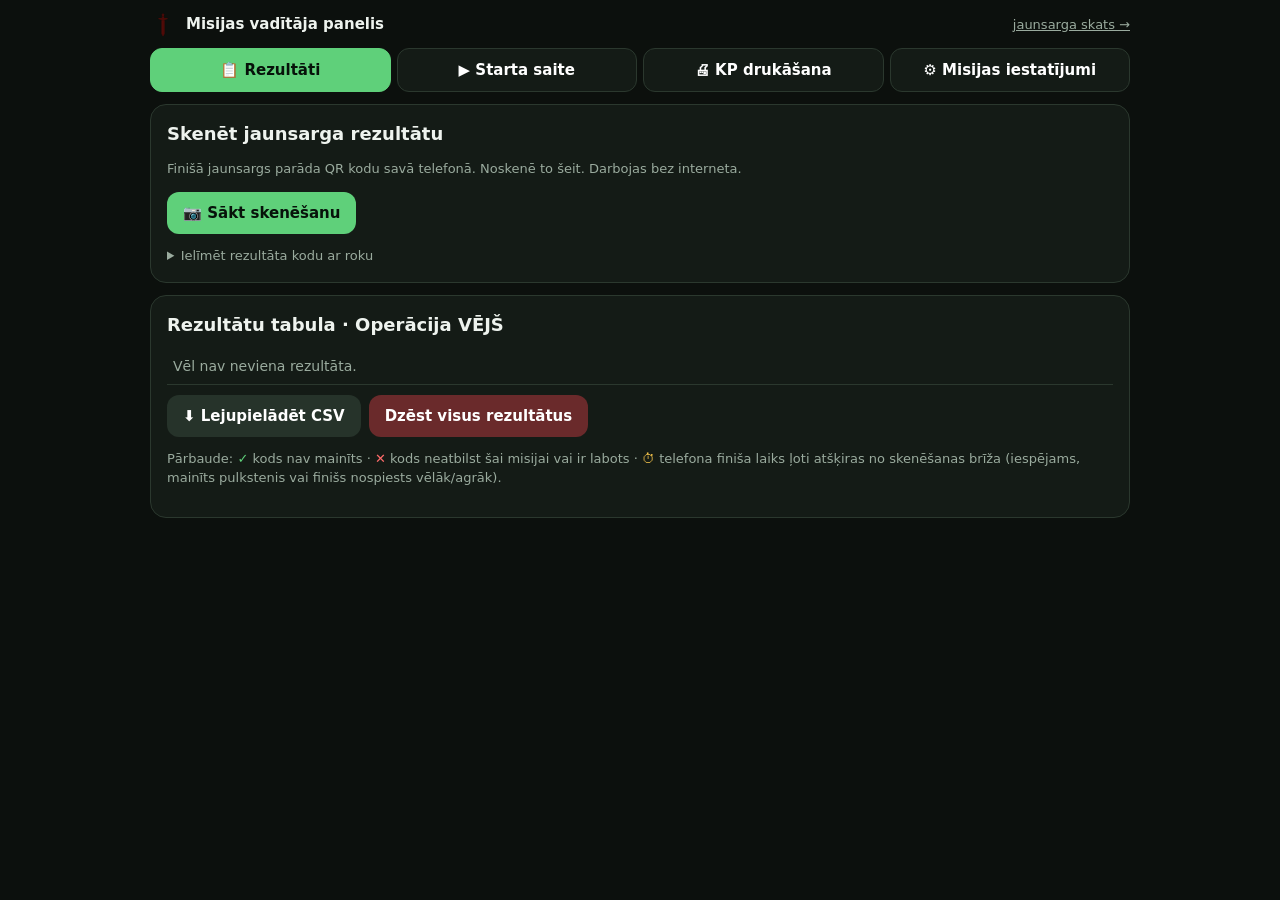
==== vaditajs.html @ 3198bd57 "Jauns taktiskais dizains, 6 operatori ar īpašībām (3×), radars GPS pārbaudē; īpašības rezultātā un v" ====
<!doctype html>
<html lang="lv">
<head>
<meta charset="utf-8">
<meta name="viewport" content="width=device-width,initial-scale=1,viewport-fit=cover">
<meta name="theme-color" content="#0c100d">
<title>Misija · vadītājs · CADET.LV</title>
<link rel="manifest" href="site.webmanifest">
<link rel="icon" href="favicon-32.png">
<style>
:root{--bg:#0c100d;--card:#141b16;--line:#2b382e;--txt:#eef3ee;--mut:#9aab9e;--good:#5fd07a;--warn:#f0c04a;--bad:#ff6b6b;--acc:#c8a96a}
*{box-sizing:border-box}
html,body{margin:0;background:var(--bg);color:var(--txt);font:15px/1.45 system-ui,-apple-system,Segoe UI,Roboto,sans-serif}
body{padding:calc(12px + env(safe-area-inset-top)) 14px 30px}
.wrap{max-width:980px;margin:0 auto}
header{display:flex;align-items:center;gap:10px;margin-bottom:10px}
header img{height:26px}header .t{font-weight:800;flex:1}
nav{display:flex;gap:6px;margin-bottom:12px;flex-wrap:wrap}
nav button{flex:1;min-width:120px;padding:12px;border-radius:12px;border:1px solid var(--line);background:#141b16;color:#fff;font:700 15px system-ui;cursor:pointer}
nav button.on{background:var(--good);color:#07120a;border-color:var(--good)}
.card{background:var(--card);border:1px solid var(--line);border-radius:16px;padding:16px;margin-bottom:12px}
h2{margin:0 0 10px;font-size:18px}
label{display:block;font-size:13px;color:var(--mut);margin:8px 0 4px}
input,textarea{width:100%;padding:10px;border-radius:10px;border:1px solid var(--line);background:#0e140f;color:#fff;font:15px system-ui}
textarea{min-height:90px}
.grid3{display:grid;grid-template-columns:repeat(3,1fr);gap:10px}
.btn{border:0;border-radius:12px;padding:12px 16px;font:800 15px system-ui;color:#07120a;background:var(--good);cursor:pointer}
.btn.sec{background:#26332a;color:#fff}.btn.warn{background:var(--acc);color:#1a1307}.btn.bad{background:#6a2a2b;color:#fff}
.bar{display:flex;gap:8px;flex-wrap:wrap;margin-top:10px}
table{width:100%;border-collapse:collapse;font-size:14px}
th,td{border-bottom:1px solid var(--line);padding:8px 6px;text-align:left;vertical-align:top}
th{color:var(--mut);font-weight:600;font-size:12px;text-transform:uppercase}
td input,td textarea{padding:6px 8px;font-size:14px}
td textarea{min-height:38px}
.mut{color:var(--mut)}.small{font-size:13px}
.ok{color:var(--good)}.bad{color:var(--bad)}.warn{color:var(--warn)}
.hidden{display:none!important}
.qrbox{background:#fff;border-radius:12px;padding:8px;width:240px}
.qrbox svg{display:block;width:100%;height:auto}
video{width:100%;max-width:480px;border-radius:14px;background:#000;aspect-ratio:4/3;object-fit:cover}
.route{background:#0e140f;border:1px solid var(--line);border-radius:12px;padding:10px;margin:2px 0 8px}
.rt th,.rt td{padding:5px 8px;border-bottom:1px solid #1f2a22;white-space:nowrap}
.rt tr.slow td{background:#2e2810}
.splitbar{height:8px;background:#1d2620;border-radius:4px;overflow:hidden;min-width:80px}
.splitbar i{display:block;height:100%;background:var(--good)}
.rt tr.slow .splitbar i{background:var(--warn)}
.tag{display:inline-block;font:800 11px system-ui;padding:2px 6px;border-radius:6px;background:#2b3a2f;color:var(--good)}
.grp{border:1px solid #6b5418;background:#1f1a0c;border-radius:12px;padding:10px 12px;margin:8px 0}
.grp.hi{border-color:#a3402f;background:#24110e}
.grp .who{font-weight:800}.grp .meta{font-size:13px;color:var(--mut)}
.grp table{margin-top:6px}.grp td,.grp th{padding:4px 8px;font-size:13px;white-space:nowrap}
.badge{display:inline-block;font:800 11px system-ui;padding:2px 7px;border-radius:999px;background:#5a4612;color:#ffd76a;margin-left:6px;cursor:help}
.badge.hi{background:#6a2a20;color:#ffb3a6}
.with{font-size:12px;color:#ffd76a}
.code{font-family:ui-monospace,monospace;word-break:break-all;font-size:12px;background:#0e140f;padding:8px;border-radius:8px;border:1px solid var(--line)}
/* Drukas lapa */
#printArea{display:none}
@media print{
  @page{size:A4;margin:10mm}
  body{background:#fff;color:#000;padding:0}
  .wrap{display:none}
  #printArea{display:block}
  .sheet{display:grid;grid-template-columns:1fr 1fr;gap:6mm;page-break-after:always}
  .sheet:last-child{page-break-after:auto}
  .pcard{border:1.5mm solid #000;border-radius:4mm;height:88mm;padding:3mm;display:flex;flex-direction:column;align-items:center;justify-content:space-between;text-align:center;font-family:Arial,sans-serif;break-inside:avoid}
  .pcard .kp{font:900 30pt Arial;line-height:1}
  .pcard .pts{font:700 12pt Arial}
  .pcard .pq{width:58mm;height:58mm}
  .pcard .pq svg{width:100%;height:100%}
  .pcard .cd{font:700 13pt monospace;letter-spacing:2px}
  .pcard .ft{font:9pt Arial;color:#333}
  .pstart{text-align:center;font-family:Arial,sans-serif;padding-top:10mm}
  .pstart .pq{width:120mm;height:120mm;margin:8mm auto}
  .pstart .pq svg{width:100%;height:100%}
}
</style>
</head>
<body>
<div class="wrap">
  <header><img src="CADET_LV_LOGO.png" alt="CADET.LV"><div class="t">Misijas vadītāja panelis</div><a class="mut small" href="index.html">jaunsarga skats →</a></header>
  <nav>
    <button data-tab="tRes" class="on">📋 Rezultāti</button>
    <button data-tab="tStart">▶ Starta saite</button>
    <button data-tab="tPrint">🖨 KP drukāšana</button>
    <button data-tab="tGame">⚙ Misijas iestatījumi</button>
  </nav>

  <!-- REZULTĀTI -->
  <section id="tRes">
    <div class="card">
      <h2>Skenēt jaunsarga rezultātu</h2>
      <p class="mut small">Finišā jaunsargs parāda QR kodu savā telefonā. Noskenē to šeit. Darbojas bez interneta.</p>
      <div class="bar"><button class="btn" id="scanBtn">📷 Sākt skenēšanu</button><button class="btn sec hidden" id="scanStop">Apturēt</button></div>
      <div id="scanBox" class="hidden" style="margin-top:10px"><video id="video" playsinline muted></video></div>
      <p id="scanMsg" class="small"></p>
      <details><summary class="mut small">Ielīmēt rezultāta kodu ar roku</summary>
        <textarea id="pasteBox" placeholder="MR1.…"></textarea>
        <div class="bar"><button class="btn sec" id="pasteBtn">Pievienot</button></div>
      </details>
    </div>
    <div class="card hidden" id="groupCard">
      <h2>👥 Iespējamais grupu darbs</h2>
      <p class="mut small" style="margin-top:-4px">Jaunsargi, kas bijuši vienos un tajos pašos KP ar ne vairāk kā <input id="gwWin" type="number" min="1" max="30" style="width:56px;padding:4px 6px"> min starpību, vismaz <input id="gwMin" type="number" min="2" max="20" style="width:56px;padding:4px 6px"> KP. Tā nav pierādījums: kopā var sanākt arī nejauši, piemēram, uzreiz pēc starta vai pie populāra KP. Apskati detaļas.</p>
      <div id="groupList"></div>
    </div>
    <div class="card">
      <h2>Rezultātu tabula · <span id="resGame"></span></h2>
      <div style="overflow:auto"><table id="resTable"></table></div>
      <div class="bar"><button class="btn sec" id="csvBtn">⬇ Lejupielādēt CSV</button><button class="btn bad" id="clearBtn">Dzēst visus rezultātus</button></div>
      <p class="mut small">Pārbaude: <span class="ok">✓</span> kods nav mainīts · <span class="bad">✕</span> kods neatbilst šai misijai vai ir labots · <span class="warn">⏱</span> telefona finiša laiks ļoti atšķiras no skenēšanas brīža (iespējams, mainīts pulkstenis vai finišs nospiests vēlāk/agrāk).</p>
    </div>
  </section>

  <!-- STARTS -->
  <section id="tStart" class="hidden">
    <div class="card">
      <h2>Starta saite jaunsargiem</h2>
      <p class="mut small">Jaunsargi atver šo saiti <b>kamēr ir internets</b> (piem. pie starta, tavā tīklājā). Rīks saglabājas telefonā un tālāk darbojas bez interneta. Saitē ir misijas iestatījumi, tāpēc pēc iestatījumu maiņas jāizsūta jauna saite.</p>
      <div class="bar" style="align-items:flex-start">
        <div class="qrbox" id="startQr"></div>
        <div style="flex:1;min-width:240px">
          <div class="code" id="startLink"></div>
          <div class="bar"><button class="btn" id="copyStart">Kopēt saiti</button><button class="btn sec" id="printStart">🖨 Drukāt starta QR</button></div>
          <p class="mut small" id="startInfo"></p>
        </div>
      </div>
    </div>
  </section>

  <!-- DRUKĀT -->
  <section id="tPrint" class="hidden">
    <div class="card">
      <h2>KP QR kodi drukāšanai</h2>
      <p class="mut small">6 kartītes uz A4 lapas. Zem katra QR ir 4 simbolu kods, ko var ievadīt ar roku, ja kamera nedarbojas. Ieteicams laminēt vai ielikt failā lietus dēļ. <b>Svarīgi:</b> ja nomaini misijas atslēgu, visi KP jādrukā no jauna.</p>
      <div class="bar"><button class="btn" id="printKp">🖨 Drukāt visus KP</button></div>
    </div>
    <div class="card">
      <h2>KP saraksts</h2>
      <div style="overflow:auto"><table id="kpCodes"></table></div>
    </div>
  </section>

  <!-- IESTATĪJUMI -->
  <section id="tGame" class="hidden">
    <div class="card">
      <h2>Misija</h2>
      <label>Nosaukums</label><input id="gTitle">
      <label>Leģenda / instruktāža</label><textarea id="gBrief"></textarea>
      <div class="grid3">
        <div><label>Laika limits (min)</label><input id="gMin" type="number" min="1"></div>
        <div><label>Sods par nokavēto minūti (p.)</label><input id="gPen" type="number" min="0"></div>
        <div><label>Diskvalifikācija pēc kavējuma (min, 0 = nav)</label><input id="gDq" type="number" min="0"></div>
      </div>
      <div class="grid3"><div><label>Bonuss par pilnu ziņojumu (p.)</label><input id="gBonus" type="number" min="0"></div></div>
      <div class="grid3">
        <div><label>KP apstiprināšana</label><select id="gCheck" style="width:100%;padding:10px;border-radius:10px;border:1px solid var(--line);background:#0e140f;color:#fff;font:15px system-ui">
          <option value="both">QR kods vai GPS</option><option value="gps">Tikai GPS (QR nav jāizliek)</option><option value="qr">Tikai QR kods</option></select></div>
        <div><label>GPS rādiuss ap KP (m)</label><input id="gRadius" type="number" min="10" max="100"></div>
      </div>
      <div class="grid3" style="margin-top:8px">
        <div><label>Operatori ar īpašībām</label><select id="gAbil" style="width:100%;padding:10px;border-radius:10px;border:1px solid var(--line);background:#0e140f;color:#fff;font:15px system-ui"><option value="1">Ieslēgti</option><option value="0">Izslēgti</option></select></div>
        <div><label>Īpašības reizes katram</label><input id="gUses" type="number" min="1" max="9"></div>
      </div>
      <p class="mut small" style="margin:4px 0 0">Ar GPS jaunsargs pie KP spiež “📡 Esmu pie KP”. Telefons pārbauda, vai viņš ir rādiusā, un ieskaita KP. Jaunsargs neredz ne savu atrašanās vietu, ne attālumu līdz KP. Ieteicams 25–40 m, jo mežā telefona GPS kļūda bieži ir 10–20 m.</p>
    </div>
    <div class="card">
      <h2>Stāsts: ienaidnieka plāna ziņas</h2>
      <p class="mut small">Katru ziņu var atklāt vienā vai vairākos KP. Finišā jaunsargs redz izlūkošanas ziņojumu ar atrastajām ziņām, un neatrastās ir aizklātas. Īsais ID tiek izmantots KP tabulā kolonnā “Ziņas”.</p>
      <div style="overflow:auto"><table id="factTable"></table></div>
      <div class="bar"><button class="btn sec" id="addFact">+ Pievienot ziņu</button></div>
      <label>Iznākums: visas ziņas noskaidrotas</label><textarea id="eFull"></textarea>
      <label>Iznākums: noskaidrota vismaz puse</label><textarea id="ePart"></textarea>
      <label>Iznākums: mazāk nekā puse</label><textarea id="eFail"></textarea>
    </div>
    <div class="card">
      <h2>Kontrolpunkti</h2>
      <p class="mut small">“Kartē X/Y” ir KP vieta LOF kartes attēlā pikseļos (2481×1754). Ja tukšs, KP kartē netiek rādīts.</p>
      <div style="overflow:auto"><table id="kpTable"></table></div>
      <div class="bar"><button class="btn sec" id="addKp">+ Pievienot KP</button></div>
    </div>
    <div class="card">
      <div class="bar">
        <button class="btn" id="saveGame">💾 Saglabāt</button>
        <button class="btn warn" id="newKey">🔑 Jauna misija (jauna atslēga)</button>
        <button class="btn bad" id="resetGame">Atjaunot noklusējumu (Vējiņu kauss)</button>
      </div>
      <p class="mut small">“Jauna misija” izveido jaunu atslēgu: vecie izdrukātie KP un vecās starta saites vairs neder. Izmanto, ja gribi, lai jaunsargi nevarētu izmantot iepriekšējās reizes QR bildes.</p>
      <p class="small" id="saveMsg"></p>
    </div>
  </section>
</div>

<div id="printArea"></div>

<script src="jsqr.js"></script>
<script src="qrcode.js"></script>
<script src="common.js"></script>
<script src="ops.js"></script>
<script src="game.js"></script>
<script>
const $=id=>document.getElementById(id);
let game=loadGame(), results=loadResults(), stopScan=null, lastScan='';

function loadGame(){try{const g=JSON.parse(localStorage.getItem('misija_admin_game')||'null');const D=window.MISIJA_DEFAULT;
  if(g&&(g.v||1)>=D.v)return g;
  // v4 (stāsts, karte, GPS) → saglabājam vadītāja iestatījumus un pievienojam jaunos laukus
  if(g&&(g.v||1)>=4){for(const k of Object.keys(D))if(g[k]===undefined)g[k]=structuredClone(D[k]);g.v=D.v;localStorage.setItem('misija_admin_game',JSON.stringify(g));return g}
}catch(e){}return structuredClone(window.MISIJA_DEFAULT)}
function saveGameLS(){localStorage.setItem('misija_admin_game',JSON.stringify(game))}
function loadResults(){try{return JSON.parse(localStorage.getItem('misija_admin_results')||'[]')}catch(e){return[]}}
function saveResults(){localStorage.setItem('misija_admin_results',JSON.stringify(results))}
const base=()=>new URL('index.html',location.href).toString().split('#')[0];
const kpUrl=k=>base()+'#k='+k.id+'-'+M.kpCode(game.key,k.id);

// Cilnes
document.querySelectorAll('nav button').forEach(b=>b.onclick=()=>{
  document.querySelectorAll('nav button').forEach(x=>x.classList.toggle('on',x===b));
  ['tRes','tStart','tPrint','tGame'].forEach(t=>$(t).classList.toggle('hidden',t!==b.dataset.tab));
  if(b.dataset.tab!=='tRes')stopScanner();
  if(b.dataset.tab==='tStart')renderStart();
  if(b.dataset.tab==='tPrint')renderKpCodes();
  if(b.dataset.tab==='tGame')renderGameForm();
});

/* ---------- REZULTĀTI ---------- */
function addResult(text){
  let r;
  try{r=M.decodeResult(text,game)}catch(e){msg('bad','✕ '+e.message);return}
  if(r.g!==game.id){msg('bad',`✕ Šis rezultāts ir no citas misijas (${r.g}). Atver pareizos misijas iestatījumus.`);return}
  r.scannedAt=Date.now();
  const id=r.g+'|'+r.n+'|'+r.s;
  const i=results.findIndex(x=>x.g+'|'+x.n+'|'+x.s===id);
  if(i>=0){results[i]={...r,scannedAt:results[i].scannedAt};msg('warn',`↻ ${r.n}: rezultāts jau bija tabulā (atjaunots).`)}
  else{results.push(r);const sc=M.score(game,r.s,r.f,r.v,r.x||0);msg(r.valid?'ok':'bad',(r.valid?'✓ ':'✕ PĀRBAUDE NEIZDEVĀS · ')+`${r.n}: ${sc.total} punkti (${sc.count} KP)`)}
  M.buzz(120);saveResults();renderResults();
}
function msg(cls,t){$('scanMsg').className='small '+cls;$('scanMsg').textContent=t}

function renderResults(){
  $('resGame').textContent=game.title;
  const rows=results.filter(r=>r.g===game.id).map(r=>({r,sc:M.score(game,r.s,r.f,r.v,r.x||0)}))
    .sort((a,b)=>(b.sc.total-a.sc.total)||(a.sc.usedMs-b.sc.usedMs));
  renderGroups(rows.map(x=>x.r));
  if(!rows.length){$('resTable').innerHTML='<tr><td class="mut">Vēl nav neviena rezultāta.</td></tr>';return}
  $('resTable').innerHTML='<tr><th>#</th><th>Jaunsargs</th><th>Punkti</th><th>KP</th><th>Ziņojums</th><th>Laiks</th><th>Sods</th><th>Pakāpe</th><th>Pārb.</th><th>Laiki</th><th></th></tr>'+
    rows.map(({r,sc},i)=>{
      const clockOff=Math.abs((r.scannedAt||r.f)-r.f)>15*60000||r.f<r.s;
      const pts=partnersOf(r), hi=pts.some(x=>x.p.hi);
      const badge=pts.length?`<span class="badge${hi?' hi':''}" title="Kopā ar: ${M.esc(pts.map(x=>x.o.n+' ('+x.p.shared.length+' KP)').join(', '))}">👥 ${pts.length}</span>`:'';
      const op=r.o&&opById(r.o);
      return `<tr><td>${i+1}</td><td><div style="display:flex;gap:8px;align-items:flex-start">${op?`<span title="${op.name} · ${op.role}" style="flex:none">${avatarSvg(op.k,34)}</span>`:''}<div><b>${M.esc(r.n)}</b>${badge}${op?`<div class="small" style="color:${op.c}">${op.name} · ${op.role}${r.u&&r.u.length?` · ⚡${r.u.length}×`:''}${r.x?` · +${r.x} min`:''}</div>`:''}${pts.length?`<div class="with">kopā ar: ${pts.map(x=>M.esc(x.o.n)).join(', ')}</div>`:''}<div class="mut small">${M.clock(r.s)}–${M.clock(r.f)}</div></div></div></td>
      <td><b>${sc.total}</b>${sc.penalty||sc.bonus||sc.doubled?`<div class="mut small">${sc.raw}${sc.bonus?'+'+sc.bonus:''}${sc.penalty?'−'+sc.penalty:''}${sc.doubled?` (×2: +${sc.doubled})`:''}</div>`:''}</td><td>${sc.count}</td>
      <td>${sc.nFacts?`<span class="${sc.complete?'ok':''}">${sc.facts.size}/${sc.nFacts}</span>`:'—'}</td><td>${M.fmt(sc.usedMs)}</td>
      <td>${sc.dq?'<span class="bad">DQ</span>':sc.penalty?`−${sc.penalty} (${sc.overMin} min)`:'—'}</td>
      <td>${sc.dq?'—':M.rank(game,sc.total)}</td>
      <td>${r.valid?'<span class="ok">✓</span>':'<span class="bad">✕</span>'}${clockOff?' <span class="warn" title="Finiša laiks telefonā ļoti atšķiras no skenēšanas brīža">⏱</span>':''}</td>
      <td><button class="btn sec route" style="padding:6px 10px;white-space:nowrap" data-k="${M.esc(rk(r))}">${openRoutes.has(rk(r))?'▾':'▸'} Maršruts</button></td>
      <td><button class="btn sec delres" style="padding:6px 10px" data-id="${M.esc(rk(r))}">✕</button></td></tr>`+
      (openRoutes.has(rk(r))?`<tr class="routeRow"><td></td><td colspan="10">${routeHtml(r)}</td></tr>`:'')}).join('');
}
const rk=r=>r.g+'|'+r.n+'|'+r.s;

/* ---------- GRUPU DARBA PĀRBAUDE ---------- */
const gw={win:+(localStorage.getItem('misija_gw_win')||3),min:+(localStorage.getItem('misija_gw_min')||3)};
function together(list){
  const W=gw.win*60000, pairs=[];
  const abs=r=>[...r.v].sort((a,b)=>a[1]-b[1]).map(([id,t],i)=>({id,at:r.s+t*1000,i}));
  const A=list.map(r=>({r,v:abs(r)}));
  for(let i=0;i<A.length;i++)for(let j=i+1;j<A.length;j++){
    const shared=[];
    for(const a of A[i].v){const b=A[j].v.find(x=>x.id===a.id&&Math.abs(x.at-a.at)<=W);if(b)shared.push({id:a.id,ta:a.at,tb:b.at,ia:a.i,ib:b.i})}
    if(shared.length<gw.min)continue;
    // garākā sērija pēc kārtas abos maršrutos
    shared.sort((x,y)=>x.ta-y.ta);let run=1,best=1;
    for(let k=1;k<shared.length;k++){if(shared[k].ia===shared[k-1].ia+1&&shared[k].ib===shared[k-1].ib+1){run++;best=Math.max(best,run)}else run=1}
    const share=shared.length/Math.max(1,Math.min(A[i].v.length,A[j].v.length));
    pairs.push({a:A[i].r,b:A[j].r,shared,run:best,share,hi:share>=0.6||best>=4});
  }
  return pairs.sort((x,y)=>(y.shared.length-x.shared.length)||(y.run-x.run));
}
function groupsOf(pairs){
  // apvieno pārus grupās (A~B, B~C → A,B,C)
  const par=new Map(),f=k=>{while(par.get(k)!==k){par.set(k,par.get(par.get(k)));k=par.get(k)}return k};
  for(const p of pairs){for(const r of [p.a,p.b])if(!par.has(rk(r)))par.set(rk(r),rk(r));par.set(f(rk(p.a)),f(rk(p.b)))}
  const g=new Map();for(const k of par.keys()){const root=f(k);if(!g.has(root))g.set(root,[]);g.get(root).push(k)}
  return [...g.values()];
}
let gwPairs=[];
function renderGroups(list){
  gwPairs=together(list);
  $('gwWin').value=gw.win;$('gwMin').value=gw.min;
  $('groupCard').classList.toggle('hidden',!gwPairs.length);
  if(!gwPairs.length){$('groupList').innerHTML='';return}
  const name=k=>list.find(r=>rk(r)===k)?.n||k;
  const groups=groupsOf(gwPairs);
  $('groupList').innerHTML=groups.filter(g=>g.length>2).map(g=>`<div class="meta" style="margin:4px 0 8px">Iespējama grupa no ${g.length}: <b style="color:#ffd76a">${g.map(k=>M.esc(name(k))).join(', ')}</b></div>`).join('')+
  gwPairs.map(p=>`<div class="grp${p.hi?' hi':''}">
    <div class="who">${p.hi?'⚠ ':''}${M.esc(p.a.n)} ↔ ${M.esc(p.b.n)}</div>
    <div class="meta">Kopā ${p.shared.length} KP (${Math.round(p.share*100)}% no maršruta)${p.run>1?` · ${p.run} pēc kārtas`:''}</div>
    <details><summary class="meta">Detaļas</summary><table><tr><th>KP</th><th>${M.esc(p.a.n)}</th><th>${M.esc(p.b.n)}</th><th>Starpība</th></tr>
    ${p.shared.map(x=>`<tr><td><b>${M.esc(x.id)}</b></td><td>${M.clock(x.ta)}</td><td>${M.clock(x.tb)}</td><td>${M.fmt(Math.abs(x.ta-x.tb))}</td></tr>`).join('')}</table></details></div>`).join('');
}
function partnersOf(r){return gwPairs.filter(p=>p.a===r||p.b===r).map(p=>({o:p.a===r?p.b:p.a,p}))}
$('gwWin').onchange=$('gwMin').onchange=()=>{gw.win=Math.max(1,+$('gwWin').value||3);gw.min=Math.max(2,+$('gwMin').value||3);localStorage.setItem('misija_gw_win',gw.win);localStorage.setItem('misija_gw_min',gw.min);renderResults()};
const openRoutes=new Set();
function withAt(r,id){
  const v=r.v.find(x=>x[0]===id);if(!v)return'';const at=r.s+v[1]*1000,W=gw.win*60000;
  return results.filter(o=>o!==r&&o.g===r.g).map(o=>{const x=o.v.find(y=>y[0]===id);return x&&Math.abs(o.s+x[1]*1000-at)<=W?`👥 ${M.esc(o.n)}`:''}).filter(Boolean).join(', ');
}
function routeHtml(r){
  const byId=Object.fromEntries(game.kp.map(k=>[k.id,k]));
  const fname=id=>((game.facts||[]).find(f=>f.id===id)||{t:id}).t;
  const pts=[...r.v].sort((a,b)=>a[1]-b[1]);
  const legs=[];let prev=0;
  pts.forEach(v=>{const [id,t,mth]=v;legs.push({id,t,mth,fl:M.vflags(v),split:t-prev});prev=t});
  const finT=Math.round((r.f-r.s)/1000);
  legs.push({id:'FINIŠS',t:finT,split:finT-prev,fin:true});
  const maxSplit=Math.max(1,...legs.map(l=>l.split));
  const longest=legs.reduce((a,l)=>l.split>a.split?l:a,legs[0]);
  let cum=0;
  return `<div class="route"><table class="rt">
    <tr><th>Nr.</th><th>KP</th><th>Punkti</th><th>Ziņa</th><th>Pulkstenis</th><th>No starta</th><th>Posms</th><th>Tajā pašā laikā</th><th style="width:25%"></th></tr>
    <tr class="mut"><td>—</td><td><b>STARTS</b></td><td></td><td></td><td>${M.clock(r.s)}</td><td>00:00</td><td></td><td></td><td></td></tr>`+
    legs.map((l,i)=>{const k=byId[l.id];const mul=(l.fl||[]).includes('x2')?2:1;if(!l.fin&&k)cum+=k.p*mul;
      return `<tr${l===longest?' class="slow"':''}><td>${l.fin?'🏁':i+1}</td><td><b>${M.esc(l.id)}</b>${l.fin?'':l.mth==='g'?' <span title="Atzīmēts ar GPS">📡</span>':' <span title="QR vai kods">▦</span>'}${(l.fl||[]).includes('x2')?' <span class="tag" title="Pavēle">×2</span>':''}${(l.fl||[]).filter(f=>f.startsWith('o:')).map(f=>` <span class="tag" title="Dubulta novērošana">+${M.esc(fname(f.slice(2)))}</span>`).join('')}</td>
      <td>${l.fin?`<span class="mut">kopā ${cum}</span>`:k?`+${k.p*mul} <span class="mut small">(${cum})</span>`:'?'}</td>
      <td>${!l.fin&&k?(k.f||[]).map(f=>`<span class="tag">${M.esc(fname(f))}</span>`).join(' '):''}</td>
      <td>${M.clock(r.s+l.t*1000)}</td><td>${M.fmt(l.t*1000)}</td><td><b>${M.fmt(l.split*1000)}</b></td>
      <td class="with">${l.fin?'':withAt(r,l.id)}</td>
      <td><div class="splitbar"><i style="width:${Math.max(2,l.split/maxSplit*100)}%"></i></div></td></tr>`}).join('')+
    `</table>`+(r.u&&r.u.length?`<div style="margin-top:8px"><b class="small" style="color:#7CFF6B">⚡ Īpašības${r.o&&opById(r.o)?' · '+opById(r.o).name:''}${r.x?` · laiks +${r.x} min`:''}</b>`+r.u.map(u=>`<div class="small"><span class="mut">${M.clock(r.s+u[0]*1000)}</span> <b>${M.esc(u[1])}</b>: ${M.esc(u[2])}</div>`).join('')+`</div>`:'')+`<p class="mut small" style="margin:6px 0 0">📡 = atzīmēts ar GPS, ▦ = QR kods. Posms = laiks no iepriekšējā KP. Garākais posms iekrāsots dzeltens. “Tajā pašā laikā” = citi jaunsargi šajā KP ±${gw.win} min robežās.</p></div>`;
}
$('resTable').addEventListener('click',e=>{const rb=e.target.closest('.route');if(rb){const k=rb.dataset.k;openRoutes.has(k)?openRoutes.delete(k):openRoutes.add(k);renderResults();return}const b=e.target.closest('.delres');if(!b)return;const id=b.dataset.id;if(!confirm('Dzēst šo rezultātu?'))return;results=results.filter(x=>x.g+'|'+x.n+'|'+x.s!==id);saveResults();renderResults()});

$('scanBtn').onclick=async()=>{
  $('scanBox').classList.remove('hidden');$('scanStop').classList.remove('hidden');$('scanBtn').classList.add('hidden');
  msg('','Notēmē kameru uz jaunsarga rezultāta QR kodu…');
  try{
    stopScan=await M.startScanner($('video'),text=>{
      if(text===lastScan)return; lastScan=text; setTimeout(()=>{if(lastScan===text)lastScan=''},4000);
      if(M.parseKp(text)){msg('warn','Tas ir KP kods, nevis rezultāts.');return}
      addResult(text);
    });
  }catch(e){msg('bad','Kamera nav pieejama: '+(e.message||e.name));stopScanner()}
};
function stopScanner(){if(stopScan){stopScan();stopScan=null}$('scanBox').classList.add('hidden');$('scanStop').classList.add('hidden');$('scanBtn').classList.remove('hidden')}
$('scanStop').onclick=stopScanner;
$('pasteBtn').onclick=()=>{addResult($('pasteBox').value);$('pasteBox').value=''};
$('clearBtn').onclick=()=>{if(!confirm('Dzēst VISUS šīs misijas rezultātus? To nevar atsaukt.'))return;results=results.filter(r=>r.g!==game.id);saveResults();renderResults()};
$('csvBtn').onclick=()=>{
  const ids=game.kp.map(k=>k.id);
  const head=['Vieta','Jaunsargs','Operators','Īpašības izmantotas','Papildlaiks min','Kopā ar (grupu darbs?)','Punkti kopā','KP punkti','Bonuss','Ziņojums','Sods','Kavējums min','DQ','KP skaits','Laiks','Starts','Finišs','Pārbaude',...ids.map(i=>'KP'+i)];
  const rows=results.filter(r=>r.g===game.id).map(r=>({r,sc:M.score(game,r.s,r.f,r.v,r.x||0)})).sort((a,b)=>(b.sc.total-a.sc.total)||(a.sc.usedMs-b.sc.usedMs))
    .map(({r,sc},i)=>{const vm=Object.fromEntries(r.v);return [i+1,r.n,r.o&&opById(r.o)?opById(r.o).name:'',(r.u||[]).length,r.x||0,partnersOf(r).map(x=>`${x.o.n} (${x.p.shared.length} KP)`).join(', '),sc.total,sc.raw,sc.bonus,sc.nFacts?sc.facts.size+'/'+sc.nFacts:'',sc.penalty,sc.overMin,sc.dq?'jā':'',sc.count,M.fmt(sc.usedMs),new Date(r.s).toLocaleString('lv-LV'),new Date(r.f).toLocaleString('lv-LV'),r.valid?'OK':'NEDERĪGS',...ids.map(id=>vm[id]!=null?M.fmt(vm[id]*1000):'')]});
  const csv='﻿'+[head,...rows].map(r=>r.map(c=>`"${String(c).replace(/"/g,'""')}"`).join(';')).join('\r\n');
  const a=document.createElement('a');a.href=URL.createObjectURL(new Blob([csv],{type:'text/csv'}));a.download=`${game.title.replace(/[^\p{L}\p{N}]+/gu,'_')}_rezultati.csv`;a.click();
};

/* ---------- STARTS ---------- */
let startUrl='';
async function renderStart(){
  startUrl=base()+'#g='+await M.pack(game);
  $('startLink').textContent=startUrl;
  $('startQr').innerHTML=M.qrSvg(startUrl,'L');
  $('startInfo').textContent=`${game.title} · ${game.kp.length} KP · ${M.maxPoints(game)} p. · ${game.min} min · ${(game.facts||[]).length} ziņas · saites garums ${startUrl.length} simboli`;
}
$('copyStart').onclick=async()=>{try{await navigator.clipboard.writeText(startUrl);$('copyStart').textContent='✓ Nokopēts'}catch(e){prompt('Nokopē saiti:',startUrl)}setTimeout(()=>$('copyStart').textContent='Kopēt saiti',1500)};
$('printStart').onclick=()=>{
  $('printArea').innerHTML=`<div class="pstart"><div style="font:900 28pt Arial">${M.esc(game.title)}</div><div style="font:14pt Arial">Noskenē un atver, KAMĒR IR INTERNETS</div><div class="pq">${M.qrSvg(startUrl,'L')}</div><div style="font:12pt Arial">${game.min} min · ${game.kp.length} kontrolpunkti · CADET.LV</div></div>`;
  window.print();
};

/* ---------- DRUKĀT ---------- */
function renderKpCodes(){
  $('kpCodes').innerHTML='<tr><th>KP</th><th>Punkti</th><th>Rokas kods</th><th>GPS koordinātas</th><th>QR saite</th></tr>'+game.kp.map(k=>{const ll=M.kpLatLng(game,k);
    return `<tr><td><b>${M.esc(k.id)}</b></td><td>${k.p}</td><td><b style="font-family:monospace;font-size:16px">${M.kpCode(game.key,k.id)}</b></td>
    <td class="small">${ll?`<a style="color:#8fd3ff" target="_blank" href="https://www.google.com/maps?q=${ll[0].toFixed(6)},${ll[1].toFixed(6)}">${ll[0].toFixed(5)}, ${ll[1].toFixed(5)}</a>`:'<span class="bad">nav</span>'}</td>
    <td class="small mut" style="word-break:break-all">${M.esc(kpUrl(k))}</td></tr>`}).join('');
}
$('printKp').onclick=()=>{
  const cards=game.kp.map(k=>`<div class="pcard"><div class="kp">KP ${M.esc(k.id)}</div><div class="pts">${k.p} ${k.p===1?'punkts':'punkti'}</div><div class="pq">${M.qrSvg(kpUrl(k),'M')}</div><div class="cd">Kods: ${M.kpCode(game.key,k.id)}</div><div class="ft">${M.esc(game.title)} · CADET.LV</div></div>`);
  let html='';for(let i=0;i<cards.length;i+=6)html+=`<div class="sheet">${cards.slice(i,i+6).join('')}</div>`;
  $('printArea').innerHTML=html; window.print();
};

/* ---------- IESTATĪJUMI ---------- */
function renderGameForm(){
  game.facts=game.facts||[];game.end=game.end||{full:'',part:'',fail:''};
  $('gTitle').value=game.title;$('gBrief').value=game.brief;$('gMin').value=game.min;$('gPen').value=game.pen;$('gDq').value=game.dq;$('gBonus').value=game.bonus||0;$('gCheck').value=game.check||'qr';$('gAbil').value=game.abil?'1':'0';$('gUses').value=game.uses||3;$('gRadius').value=game.radius||30;
  $('eFull').value=game.end.full||'';$('ePart').value=game.end.part||'';$('eFail').value=game.end.fail||'';
  $('factTable').innerHTML='<tr><th style="width:110px">ID</th><th style="width:130px">Nosaukums</th><th>Ziņas teksts ziņojumā</th><th>Atrodama KP</th><th></th></tr>'+
    game.facts.map((f,i)=>`<tr><td><input data-fi="${i}" data-f="id" value="${M.esc(f.id)}"></td><td><input data-fi="${i}" data-f="t" value="${M.esc(f.t)}"></td><td><textarea data-fi="${i}" data-f="x">${M.esc(f.x)}</textarea></td><td class="small">${game.kp.filter(k=>(k.f||[]).includes(f.id)).map(k=>k.id).join(', ')||'<span class="bad">nekur!</span>'}</td><td><button class="btn sec" style="padding:6px 10px" onclick="delFact(${i})">✕</button></td></tr>`).join('');
  $('kpTable').innerHTML='<tr><th style="width:80px">KP</th><th style="width:80px">Punkti</th><th>Izlūkziņa (redz pēc skenēšanas)</th><th style="width:150px">Ziņas (ID, ar komatu)</th><th style="width:80px">Kartē X</th><th style="width:80px">Kartē Y</th><th></th></tr>'+
    game.kp.map((k,i)=>`<tr><td><input data-i="${i}" data-f="id" value="${M.esc(k.id)}"></td><td><input data-i="${i}" data-f="p" type="number" min="0" value="${k.p}"></td><td><textarea data-i="${i}" data-f="m">${M.esc(k.m)}</textarea></td><td><input data-i="${i}" data-f="f" value="${M.esc((k.f||[]).join(', '))}" placeholder="piem. laiks"></td><td><input data-i="${i}" data-f="x" type="number" value="${k.x??''}"></td><td><input data-i="${i}" data-f="y" type="number" value="${k.y??''}"></td><td><button class="btn sec" style="padding:6px 10px" onclick="delKp(${i})">✕</button></td></tr>`).join('');
}
function readGameForm(){
  game.title=$('gTitle').value.trim()||'Misija';game.brief=$('gBrief').value.trim();
  game.min=Math.max(1,+$('gMin').value||60);game.pen=Math.max(0,+$('gPen').value||0);game.dq=Math.max(0,+$('gDq').value||0);
  game.bonus=Math.max(0,+$('gBonus').value||0);game.check=$('gCheck').value;game.abil=$('gAbil').value==='1';game.uses=Math.min(9,Math.max(1,+$('gUses').value||3));game.radius=Math.min(200,Math.max(5,+$('gRadius').value||30));
  game.end={full:$('eFull').value.trim(),part:$('ePart').value.trim(),fail:$('eFail').value.trim()};
  document.querySelectorAll('#factTable [data-fi]').forEach(el=>{game.facts[+el.dataset.fi][el.dataset.f]=el.value.trim()});
  game.facts=game.facts.filter(f=>f.id);
  document.querySelectorAll('#kpTable [data-i]').forEach(el=>{const k=game.kp[+el.dataset.i];const f=el.dataset.f;
    k[f]=f==='p'?Math.max(0,+el.value||0):(f==='x'||f==='y')?(el.value===''?null:+el.value):f==='f'?el.value.split(/[,\s]+/).map(x=>x.trim()).filter(Boolean):el.value.trim()});
  game.kp=game.kp.filter(k=>k.id);
}
window.delKp=i=>{readGameForm();game.kp.splice(i,1);renderGameForm()};
window.delFact=i=>{readGameForm();game.facts.splice(i,1);renderGameForm()};
$('addFact').onclick=()=>{readGameForm();game.facts.push({id:'zina'+(game.facts.length+1),t:'',x:''});renderGameForm()};
$('addKp').onclick=()=>{readGameForm();game.kp.push({id:'',p:1,m:''});renderGameForm()};
$('saveGame').onclick=()=>{
  readGameForm();
  const ids=game.kp.map(k=>k.id);
  if(new Set(ids).size!==ids.length){$('saveMsg').className='small bad';$('saveMsg').textContent='KP numuri atkārtojas. Izlabo.';return}
  if(ids.some(id=>!/^[0-9A-Za-z]+$/.test(id))){$('saveMsg').className='small bad';$('saveMsg').textContent='KP numurā drīkst būt tikai cipari un burti.';return}
  const fids=new Set(game.facts.map(f=>f.id));const badF=game.kp.flatMap(k=>(k.f||[]).filter(f=>!fids.has(f)).map(f=>`KP ${k.id}: “${f}”`));
  if(badF.length){$('saveMsg').className='small bad';$('saveMsg').textContent='Nezināms ziņas ID: '+badF.join(', ');renderGameForm();return}
  saveGameLS();renderGameForm();renderResults();$('saveMsg').className='small ok';$('saveMsg').textContent='✓ Saglabāts. Neaizmirsti izsūtīt jaunu starta saiti.';
};
$('newKey').onclick=()=>{
  if(!confirm('Izveidot jaunu misiju ar jaunu atslēgu? Vecie KP izdrukas un starta saites vairs nederēs. Rezultāti no vecās misijas paliek, bet tabulā netiek rādīti.'))return;
  readGameForm();game.key=M.newKey();game.id='m-'+M.newKey().slice(0,8);saveGameLS();renderGameForm();renderResults();
  $('saveMsg').className='small ok';$('saveMsg').textContent='✓ Jauna misija izveidota. Izdrukā KP no jauna un izsūti jaunu starta saiti.';
};
$('resetGame').onclick=()=>{if(!confirm('Atjaunot noklusējuma Vējiņu kausa misiju? Tavas izmaiņas tiks zaudētas.'))return;game=structuredClone(window.MISIJA_DEFAULT);saveGameLS();renderGameForm();renderResults()};

renderResults();
if('serviceWorker' in navigator)navigator.serviceWorker.register('sw.js').catch(()=>{});
</script>
</body>
</html>
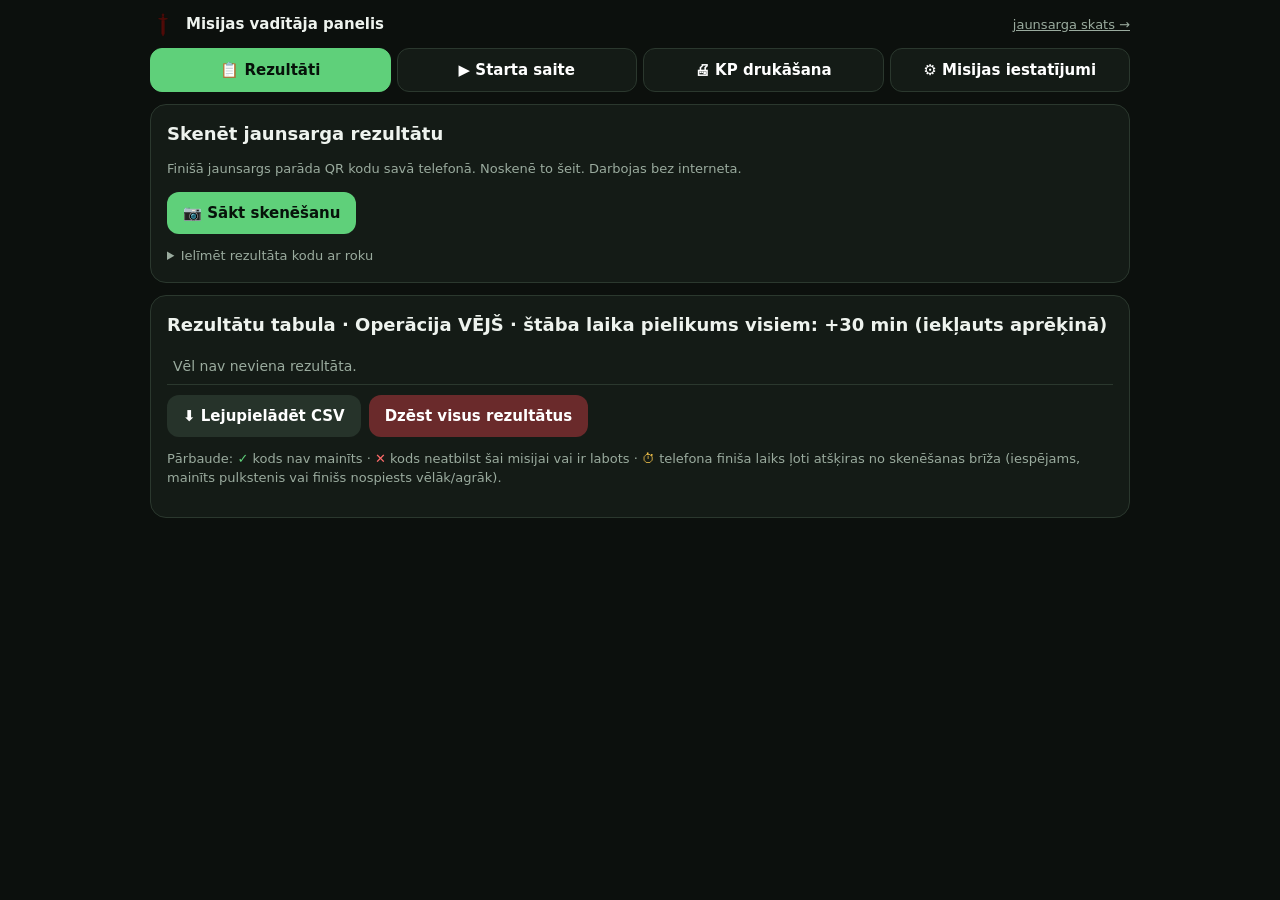
==== commit 1ceb4118: "Štāba laika pielikums +30 min visiem ar paziņojumu; iekļauts arī vadītāja punktu aprēķinā Co-Authore" ====
--- a/vaditajs.html
+++ b/vaditajs.html
@@ -151,7 +151,8 @@
         <div><label>Sods par nokavēto minūti (p.)</label><input id="gPen" type="number" min="0"></div>
         <div><label>Diskvalifikācija pēc kavējuma (min, 0 = nav)</label><input id="gDq" type="number" min="0"></div>
       </div>
-      <div class="grid3"><div><label>Bonuss par pilnu ziņojumu (p.)</label><input id="gBonus" type="number" min="0"></div></div>
+      <div class="grid3"><div><label>Bonuss par pilnu ziņojumu (p.)</label><input id="gBonus" type="number" min="0"></div>
+        <div style="grid-column:span 2"><label>Instruktora tālrunis (poga “Zvanīt instruktoram”)</label><input id="gPhone" type="tel" placeholder="+371 ..."></div></div>
       <div class="grid3">
         <div><label>KP apstiprināšana</label><select id="gCheck" style="width:100%;padding:10px;border-radius:10px;border:1px solid var(--line);background:#0e140f;color:#fff;font:15px system-ui">
           <option value="both">QR kods vai GPS</option><option value="gps">Tikai GPS (QR nav jāizliek)</option><option value="qr">Tikai QR kods</option></select></div>
@@ -196,15 +197,19 @@
 <script src="qrcode.js"></script>
 <script src="common.js"></script>
 <script src="ops.js"></script>
+<script src="tasks.js"></script>
 <script src="game.js"></script>
 <script>
 const $=id=>document.getElementById(id);
 let game=loadGame(), results=loadResults(), stopScan=null, lastScan='';
 
 function loadGame(){try{const g=JSON.parse(localStorage.getItem('misija_admin_game')||'null');const D=window.MISIJA_DEFAULT;
+  if(g&&(g.phone||'').replace(/\s/g,'')==='+371244866351'){g.phone=D.phone;localStorage.setItem('misija_admin_game',JSON.stringify(g))}
   if(g&&(g.v||1)>=D.v)return g;
   // v4 (stāsts, karte, GPS) → saglabājam vadītāja iestatījumus un pievienojam jaunos laukus
-  if(g&&(g.v||1)>=4){for(const k of Object.keys(D))if(g[k]===undefined)g[k]=structuredClone(D[k]);g.v=D.v;localStorage.setItem('misija_admin_game',JSON.stringify(g));return g}
+  if(g&&(g.v||1)>=4){for(const k of Object.keys(D))if(g[k]===undefined)g[k]=structuredClone(D[k]);
+    for(const kp of g.kp||[]){const d=D.kp.find(x=>x.id===kp.id);if(d&&!kp.leg&&d.leg)kp.leg=structuredClone(d.leg)}
+    g.v=D.v;localStorage.setItem('misija_admin_game',JSON.stringify(g));return g}
 }catch(e){}return structuredClone(window.MISIJA_DEFAULT)}
 function saveGameLS(){localStorage.setItem('misija_admin_game',JSON.stringify(game))}
 function loadResults(){try{return JSON.parse(localStorage.getItem('misija_admin_results')||'[]')}catch(e){return[]}}
@@ -237,7 +242,7 @@
 function msg(cls,t){$('scanMsg').className='small '+cls;$('scanMsg').textContent=t}
 
 function renderResults(){
-  $('resGame').textContent=game.title;
+  $('resGame').textContent=game.title+(M.timeBonus(game)?` · štāba laika pielikums visiem: +${M.timeBonus(game)} min (iekļauts aprēķinā)`:'');
   const rows=results.filter(r=>r.g===game.id).map(r=>({r,sc:M.score(game,r.s,r.f,r.v,r.x||0)}))
     .sort((a,b)=>(b.sc.total-a.sc.total)||(a.sc.usedMs-b.sc.usedMs));
   renderGroups(rows.map(x=>x.r));
@@ -248,7 +253,7 @@
       const pts=partnersOf(r), hi=pts.some(x=>x.p.hi);
       const badge=pts.length?`<span class="badge${hi?' hi':''}" title="Kopā ar: ${M.esc(pts.map(x=>x.o.n+' ('+x.p.shared.length+' KP)').join(', '))}">👥 ${pts.length}</span>`:'';
       const op=r.o&&opById(r.o);
-      return `<tr><td>${i+1}</td><td><div style="display:flex;gap:8px;align-items:flex-start">${op?`<span title="${op.name} · ${op.role}" style="flex:none">${avatarSvg(op.k,34)}</span>`:''}<div><b>${M.esc(r.n)}</b>${badge}${op?`<div class="small" style="color:${op.c}">${op.name} · ${op.role}${r.u&&r.u.length?` · ⚡${r.u.length}×`:''}${r.x?` · +${r.x} min`:''}</div>`:''}${pts.length?`<div class="with">kopā ar: ${pts.map(x=>M.esc(x.o.n)).join(', ')}</div>`:''}<div class="mut small">${M.clock(r.s)}–${M.clock(r.f)}</div></div></div></td>
+      return `<tr><td>${i+1}</td><td><div style="display:flex;gap:8px;align-items:flex-start">${op?`<span title="${op.name} · ${op.role}" style="flex:none">${avatarSvg(op.k,34)}</span>`:''}<div><b>${M.esc(r.n)}</b>${badge}${op?`<div class="small" style="color:${op.c}">${op.name} · ${op.role}${r.u&&r.u.length?` · ⚡${r.u.length}×`:''}${r.k?` · ✎${Object.values(r.k).filter(Boolean).length}/${Object.keys(r.k).length}`:''}${r.x?` · +${r.x} min`:''}</div>`:''}${pts.length?`<div class="with">kopā ar: ${pts.map(x=>M.esc(x.o.n)).join(', ')}</div>`:''}<div class="mut small">${M.clock(r.s)}–${M.clock(r.f)}</div></div></div></td>
       <td><b>${sc.total}</b>${sc.penalty||sc.bonus||sc.doubled?`<div class="mut small">${sc.raw}${sc.bonus?'+'+sc.bonus:''}${sc.penalty?'−'+sc.penalty:''}${sc.doubled?` (×2: +${sc.doubled})`:''}</div>`:''}</td><td>${sc.count}</td>
       <td>${sc.nFacts?`<span class="${sc.complete?'ok':''}">${sc.facts.size}/${sc.nFacts}</span>`:'—'}</td><td>${M.fmt(sc.usedMs)}</td>
       <td>${sc.dq?'<span class="bad">DQ</span>':sc.penalty?`−${sc.penalty} (${sc.overMin} min)`:'—'}</td>
@@ -328,7 +333,7 @@
       <td>${M.clock(r.s+l.t*1000)}</td><td>${M.fmt(l.t*1000)}</td><td><b>${M.fmt(l.split*1000)}</b></td>
       <td class="with">${l.fin?'':withAt(r,l.id)}</td>
       <td><div class="splitbar"><i style="width:${Math.max(2,l.split/maxSplit*100)}%"></i></div></td></tr>`}).join('')+
-    `</table>`+(r.u&&r.u.length?`<div style="margin-top:8px"><b class="small" style="color:#7CFF6B">⚡ Īpašības${r.o&&opById(r.o)?' · '+opById(r.o).name:''}${r.x?` · laiks +${r.x} min`:''}</b>`+r.u.map(u=>`<div class="small"><span class="mut">${M.clock(r.s+u[0]*1000)}</span> <b>${M.esc(u[1])}</b>: ${M.esc(u[2])}</div>`).join('')+`</div>`:'')+`<p class="mut small" style="margin:6px 0 0">📡 = atzīmēts ar GPS, ▦ = QR kods. Posms = laiks no iepriekšējā KP. Garākais posms iekrāsots dzeltens. “Tajā pašā laikā” = citi jaunsargi šajā KP ±${gw.win} min robežās.</p></div>`;
+    `</table>`+(r.k?`<div class="small" style="margin-top:8px"><b style="color:#FFB547">✎ Štāba uzdevumi:</b> `+Object.entries(r.k).map(([id,ok])=>{const t=(window.MISIJA_TASKS||[]).find(x=>x.id===id);return `${M.esc(t?t.q:id)} ${ok?'<span class="ok">✓ pareizi (+1 īpašība)</span>':'<span class="bad">✕ nepareizi</span>'}`}).join(' · ')+`</div>`:'')+(r.u&&r.u.length?`<div style="margin-top:8px"><b class="small" style="color:#7CFF6B">⚡ Īpašības${r.o&&opById(r.o)?' · '+opById(r.o).name:''}${r.x?` · laiks +${r.x} min`:''}</b>`+r.u.map(u=>`<div class="small"><span class="mut">${M.clock(r.s+u[0]*1000)}</span> <b>${M.esc(u[1])}</b>: ${M.esc(u[2])}</div>`).join('')+`</div>`:'')+`<p class="mut small" style="margin:6px 0 0">📡 = atzīmēts ar GPS, ▦ = QR kods. Posms = laiks no iepriekšējā KP. Garākais posms iekrāsots dzeltens. “Tajā pašā laikā” = citi jaunsargi šajā KP ±${gw.win} min robežās.</p></div>`;
 }
 $('resTable').addEventListener('click',e=>{const rb=e.target.closest('.route');if(rb){const k=rb.dataset.k;openRoutes.has(k)?openRoutes.delete(k):openRoutes.add(k);renderResults();return}const b=e.target.closest('.delres');if(!b)return;const id=b.dataset.id;if(!confirm('Dzēst šo rezultātu?'))return;results=results.filter(x=>x.g+'|'+x.n+'|'+x.s!==id);saveResults();renderResults()});
 
@@ -359,13 +364,16 @@
 /* ---------- STARTS ---------- */
 let startUrl='';
 async function renderStart(){
-  startUrl=base()+'#g='+await M.pack(game);
+  if(typeof M.gameDiff!=='function'){$('startLink').textContent='Lapa ielādēta no vecas versijas. Pārlādē lapu (vēlreiz, ja vajag).';$('startQr').innerHTML='';return}
+  startUrl=base()+'#g='+await M.pack(M.gameDiff(game,window.MISIJA_DEFAULT));
   $('startLink').textContent=startUrl;
-  $('startQr').innerHTML=M.qrSvg(startUrl,'L');
+  try{$('startQr').innerHTML=M.qrSvg(startUrl,startUrl.length<600?'M':'L')}
+  catch(e){$('startQr').innerHTML='<div style="color:#000;padding:20px;font:14px system-ui;text-align:center">Saite ir par garu QR kodam (daudz izmainītu KP vai tekstu). Sūti jaunsargiem saiti.</div>'}
   $('startInfo').textContent=`${game.title} · ${game.kp.length} KP · ${M.maxPoints(game)} p. · ${game.min} min · ${(game.facts||[]).length} ziņas · saites garums ${startUrl.length} simboli`;
 }
 $('copyStart').onclick=async()=>{try{await navigator.clipboard.writeText(startUrl);$('copyStart').textContent='✓ Nokopēts'}catch(e){prompt('Nokopē saiti:',startUrl)}setTimeout(()=>$('copyStart').textContent='Kopēt saiti',1500)};
 $('printStart').onclick=()=>{
+  if(!$('startQr').querySelector('svg')){alert('Šai saitei QR kodu izveidot nevar, jo tā ir par garu. Sūti saiti.');return}
   $('printArea').innerHTML=`<div class="pstart"><div style="font:900 28pt Arial">${M.esc(game.title)}</div><div style="font:14pt Arial">Noskenē un atver, KAMĒR IR INTERNETS</div><div class="pq">${M.qrSvg(startUrl,'L')}</div><div style="font:12pt Arial">${game.min} min · ${game.kp.length} kontrolpunkti · CADET.LV</div></div>`;
   window.print();
 };
@@ -386,7 +394,7 @@
 /* ---------- IESTATĪJUMI ---------- */
 function renderGameForm(){
   game.facts=game.facts||[];game.end=game.end||{full:'',part:'',fail:''};
-  $('gTitle').value=game.title;$('gBrief').value=game.brief;$('gMin').value=game.min;$('gPen').value=game.pen;$('gDq').value=game.dq;$('gBonus').value=game.bonus||0;$('gCheck').value=game.check||'qr';$('gAbil').value=game.abil?'1':'0';$('gUses').value=game.uses||3;$('gRadius').value=game.radius||30;
+  $('gTitle').value=game.title;$('gBrief').value=game.brief;$('gMin').value=game.min;$('gPen').value=game.pen;$('gDq').value=game.dq;$('gBonus').value=game.bonus||0;$('gPhone').value=game.phone||'';$('gCheck').value=game.check||'qr';$('gAbil').value=game.abil?'1':'0';$('gUses').value=game.uses||3;$('gRadius').value=game.radius||30;
   $('eFull').value=game.end.full||'';$('ePart').value=game.end.part||'';$('eFail').value=game.end.fail||'';
   $('factTable').innerHTML='<tr><th style="width:110px">ID</th><th style="width:130px">Nosaukums</th><th>Ziņas teksts ziņojumā</th><th>Atrodama KP</th><th></th></tr>'+
     game.facts.map((f,i)=>`<tr><td><input data-fi="${i}" data-f="id" value="${M.esc(f.id)}"></td><td><input data-fi="${i}" data-f="t" value="${M.esc(f.t)}"></td><td><textarea data-fi="${i}" data-f="x">${M.esc(f.x)}</textarea></td><td class="small">${game.kp.filter(k=>(k.f||[]).includes(f.id)).map(k=>k.id).join(', ')||'<span class="bad">nekur!</span>'}</td><td><button class="btn sec" style="padding:6px 10px" onclick="delFact(${i})">✕</button></td></tr>`).join('');
@@ -396,7 +404,7 @@
 function readGameForm(){
   game.title=$('gTitle').value.trim()||'Misija';game.brief=$('gBrief').value.trim();
   game.min=Math.max(1,+$('gMin').value||60);game.pen=Math.max(0,+$('gPen').value||0);game.dq=Math.max(0,+$('gDq').value||0);
-  game.bonus=Math.max(0,+$('gBonus').value||0);game.check=$('gCheck').value;game.abil=$('gAbil').value==='1';game.uses=Math.min(9,Math.max(1,+$('gUses').value||3));game.radius=Math.min(200,Math.max(5,+$('gRadius').value||30));
+  game.bonus=Math.max(0,+$('gBonus').value||0);game.phone=$('gPhone').value.trim();game.check=$('gCheck').value;game.abil=$('gAbil').value==='1';game.uses=Math.min(9,Math.max(1,+$('gUses').value||3));game.radius=Math.min(200,Math.max(5,+$('gRadius').value||30));
   game.end={full:$('eFull').value.trim(),part:$('ePart').value.trim(),fail:$('eFail').value.trim()};
   document.querySelectorAll('#factTable [data-fi]').forEach(el=>{game.facts[+el.dataset.fi][el.dataset.f]=el.value.trim()});
   game.facts=game.facts.filter(f=>f.id);
